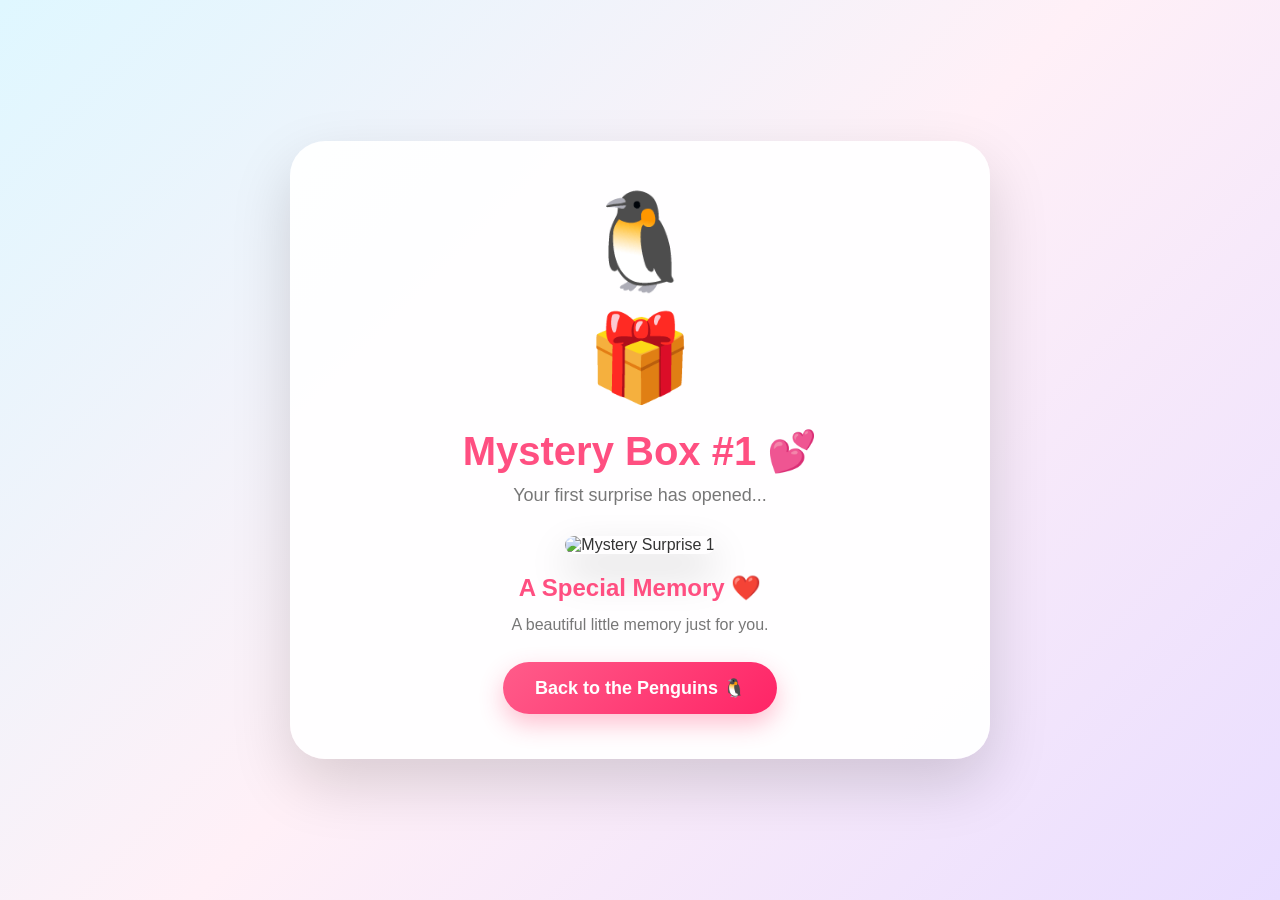
==== box1.html @ 15c46f5c "Add files via upload" ====
<!DOCTYPE html>
<html lang="en">

<head>

    <meta charset="UTF-8">

    <meta
        name="viewport"
        content="width=device-width, initial-scale=1.0"
    >

    <title>Mystery Box 1 🎁</title>

    <link rel="stylesheet" href="./style.css">

</head>

<body class="box-page">


    <div class="box-surprise">

        <div class="big-penguin">
            🐧
        </div>


        <div class="big-box">
            🎁
        </div>


        <h1>
            Mystery Box #1 💕
        </h1>


        <p>
            Your first surprise has opened...
        </p>


        <div class="surprise-photo">

            <img
                src="./images/mystery1.jpg"
                alt="Mystery Surprise 1"
            >


            <h2>
                A Special Memory ❤️
            </h2>


            <p>
                A beautiful little memory
                just for you.
            </p>

        </div>


        <a
            href="./mystery.html"
            class="main-button"
        >
            Back to the Penguins 🐧
        </a>

    </div>


    <script src="./script.js"></script>

</body>

</html>
---- style.css ----
/* =========================================================
   BIRTHDAY SURPRISE
   FRESH STYLE.CSS
========================================================= */


/* =========================================================
   RESET
========================================================= */

* {
    margin: 0;
    padding: 0;
    box-sizing: border-box;
}

html {
    scroll-behavior: smooth;
}

body {
    min-height: 100vh;
    font-family:
        "Trebuchet MS",
        Arial,
        sans-serif;

    color: #333;

    overflow-x: hidden;
}


/* =========================================================
   COMMON
========================================================= */

.container {
    width: 94%;
    max-width: 1150px;

    margin: 0 auto;

    padding:
        55px 20px;

    text-align: center;
}

.container h1 {
    color: #ff4f81;

    font-size: 45px;

    margin-bottom: 15px;

    animation:
        titleAppear 1s ease;
}

.subtitle {
    color: #777;

    font-size: 19px;

    line-height: 1.7;

    margin-bottom: 50px;
}


/* =========================================================
   BUTTON
========================================================= */

.main-button {
    display: inline-block;

    margin-top: 25px;

    padding:
        15px 32px;

    border-radius: 50px;

    background:
        linear-gradient(
            135deg,
            #ff5c8a,
            #ff2466
        );

    color: #fff;

    text-decoration: none;

    font-size: 18px;

    font-weight: bold;

    box-shadow:
        0 10px 25px
        rgba(255, 50, 100, 0.3);

    transition:
        transform 0.3s ease,
        box-shadow 0.3s ease;
}

.main-button:hover {
    transform:
        translateY(-5px)
        scale(1.04);

    box-shadow:
        0 15px 35px
        rgba(255, 50, 100, 0.4);
}

.main-button:active {
    transform:
        scale(0.95);
}


/* =========================================================
   MUSIC BUTTON
========================================================= */

.music-button {
    position: fixed;

    right: 20px;
    bottom: 20px;

    width: 58px;
    height: 58px;

    border: none;

    border-radius: 50%;

    background:
        linear-gradient(
            135deg,
            #ff5c8a,
            #ff2466
        );

    color: white;

    font-size: 25px;

    cursor: pointer;

    z-index: 99999;

    box-shadow:
        0 8px 25px
        rgba(255, 50, 100, 0.35);

    transition:
        transform 0.3s ease;
}

.music-button:hover {
    transform:
        scale(1.12);
}

.music-button:active {
    transform:
        scale(0.92);
}

.music-button.playing {
    animation:
        musicPulse 1.5s
        infinite;
}


/* =========================================================
   HOME PAGE
========================================================= */

.home-page {
    min-height: 100vh;

    display: flex;

    justify-content: center;
    align-items: center;

    padding: 25px;

    text-align: center;

    background:
        radial-gradient(
            circle at top left,
            #fff,
            transparent 35%
        ),

        linear-gradient(
            135deg,
            #ffd1df,
            #fff0f6,
            #ffc8da
        );
}

.welcome-box {
    width: 95%;
    max-width: 630px;

    padding:
        55px 30px;

    background:
        rgba(
            255,
            255,
            255,
            0.96
        );

    border-radius: 40px;

    box-shadow:
        0 25px 70px
        rgba(0, 0, 0, 0.15);

    animation:
        fadeUp 1s ease;
}

.big-gift {
    font-size: 105px;

    margin-bottom: 15px;

    animation:
        giftFloat 2s
        infinite
        ease-in-out;
}

.welcome-box h1 {
    color: #ff477b;

    font-size: 43px;

    margin-bottom: 18px;
}

.welcome-box p {
    font-size: 19px;

    line-height: 1.7;
}

.small-text {
    color: #999;

    margin-top: 10px;
}


/* =========================================================
   MYSTERY PAGE
========================================================= */

.mystery-page {
    min-height: 100vh;

    background:
        radial-gradient(
            circle at top,
            #fff,
            transparent 40%
        ),

        linear-gradient(
            135deg,
            #dff7ff,
            #fff0f7,
            #e8ddff
        );
}

.penguin-container {
    display: flex;

    justify-content: center;

    align-items: flex-start;

    flex-wrap: wrap;

    gap: 35px;
}

.mystery-card {
    width: 290px;

    padding:
        30px 20px;

    background:
        rgba(
            255,
            255,
            255,
            0.96
        );

    border-radius: 30px;

    box-shadow:
        0 18px 45px
        rgba(0, 0, 0, 0.12);

    transition:
        transform 0.35s ease,
        box-shadow 0.35s ease;

    animation:
        cardAppear 0.8s ease;
}

.mystery-card:nth-child(2) {
    animation-delay: 0.15s;
}

.mystery-card:nth-child(3) {
    animation-delay: 0.3s;
}

.mystery-card:hover {
    transform:
        translateY(-12px);

    box-shadow:
        0 25px 55px
        rgba(0, 0, 0, 0.18);
}

.mystery-card h2 {
    color: #ff4f81;

    font-size: 22px;

    margin-top: 8px;
}

.mystery-card p {
    color: #777;

    margin-top: 8px;

    line-height: 1.5;
}


/* =========================================================
   PENGUIN
========================================================= */

.cute-penguin {
    width: 170px;
    height: 190px;

    margin:
        0 auto 5px;

    position: relative;

    animation:
        penguinFloat 2.5s
        infinite
        ease-in-out;
}

.penguin-body {
    position: absolute;

    width: 120px;
    height: 150px;

    left: 25px;
    top: 20px;

    border-radius:
        55% 55% 48% 48%;

    background:
        linear-gradient(
            145deg,
            #3c4d55,
            #111b20
        );

    box-shadow:
        inset -10px -10px 18px
        rgba(0, 0, 0, 0.2),

        0 12px 25px
        rgba(0, 0, 0, 0.15);
}


/* Penguin face */

.penguin-body::after {
    content: "";

    position: absolute;

    width: 85px;
    height: 82px;

    left: 18px;
    top: 30px;

    border-radius: 50%;

    background: white;
}


/* Penguin wing */

.penguin-body::before {
    content: "";

    position: absolute;

    width: 45px;
    height: 95px;

    left: -28px;
    top: 48px;

    border-radius: 50%;

    background: #202d32;

    transform:
        rotate(20deg);
}


/* Eyes */

.penguin-eye {
    position: absolute;

    z-index: 10;

    width: 14px;
    height: 14px;

    top: 48px;

    background: white;

    border-radius: 50%;
}

.penguin-eye::after {
    content: "";

    position: absolute;

    width: 6px;
    height: 6px;

    left: 4px;
    top: 4px;

    background: #111;

    border-radius: 50%;
}

.left-eye {
    left: 45px;
}

.right-eye {
    right: 45px;
}


/* Beak */

.penguin-beak {
    position: absolute;

    z-index: 11;

    left: 50%;
    top: 65px;

    transform:
        translateX(-50%);

    width: 0;
    height: 0;

    border-left:
        11px solid transparent;

    border-right:
        11px solid transparent;

    border-top:
        17px solid #ffae22;
}


/* Belly */

.penguin-belly {
    position: absolute;

    z-index: 3;

    width: 85px;
    height: 95px;

    left: 18px;
    top: 70px;

    background: white;

    border-radius:
        50% 50% 45% 45%;
}


/* Feet */

.penguin-foot {
    position: absolute;

    z-index: 12;

    bottom: -9px;

    width: 43px;
    height: 18px;

    background: #ffae22;

    border-radius: 50%;
}

.left-foot {
    left: 10px;

    transform:
        rotate(-8deg);
}

.right-foot {
    right: 10px;

    transform:
        rotate(8deg);
}


/* =========================================================
   GIFT BOX
========================================================= */

.box-link {
    display: block;

    text-decoration: none;
}

.cute-gift {
    width: 110px;
    height: 100px;

    position: relative;

    margin:
        0 auto 15px;

    cursor: pointer;

    transition:
        transform 0.3s ease;
}

.box-link:hover .cute-gift {
    animation:
        giftWiggle 0.55s ease;

    transform:
        scale(1.1);
}


/* Gift body */

.gift-body {
    position: absolute;

    left: 8px;
    bottom: 0;

    width: 94px;
    height: 68px;

    border-radius: 6px;

    background:
        linear-gradient(
            135deg,
            #ff5b88,
            #ff245f
        );

    box-shadow:
        0 8px 15px
        rgba(0, 0, 0, 0.15);
}


/* Lid */

.gift-lid {
    position: absolute;

    z-index: 3;

    left: 2px;
    top: 12px;

    width: 106px;
    height: 23px;

    border-radius: 6px;

    background: #ff245f;
}


/* Ribbon */

.gift-ribbon {
    position: absolute;

    z-index: 5;

    left: 47px;
    top: 10px;

    width: 17px;
    height: 90px;

    background: #ffd166;
}


/* Pink */

.pink-gift .gift-body {
    background:
        linear-gradient(
            135deg,
            #ff91aa,
            #ff4f81
        );
}

.pink-gift .gift-lid {
    background: #ff4f81;
}


/* Purple */

.purple-gift .gift-body {
    background:
        linear-gradient(
            135deg,
            #b39cff,
            #7739e6
        );
}

.purple-gift .gift-lid {
    background: #7739e6;
}


/* =========================================================
   BOX PAGES
========================================================= */

.box-page {
    min-height: 100vh;

    display: flex;

    justify-content: center;
    align-items: center;

    padding: 30px;

    text-align: center;

    background:
        linear-gradient(
            135deg,
            #dff7ff,
            #fff0f7,
            #e9ddff
        );
}

.box-surprise {
    width: 95%;

    max-width: 700px;

    padding:
        45px 30px;

    background:
        rgba(
            255,
            255,
            255,
            0.96
        );

    border-radius: 35px;

    box-shadow:
        0 25px 60px
        rgba(0, 0, 0, 0.15);

    animation:
        fadeUp 1s ease;
}

.big-penguin {
    font-size: 95px;

    animation:
        penguinBounce 1.8s
        infinite
        ease-in-out;
}

.big-box {
    font-size: 85px;

    margin:
        10px 0;

    animation:
        boxOpening 1.3s
        ease-in-out;
}

.box-surprise h1 {
    color: #ff4f81;

    font-size: 40px;

    margin:
        20px 0 10px;
}

.box-surprise > p {
    color: #777;

    font-size: 18px;
}


/* =========================================================
   SURPRISE PHOTO
========================================================= */

.surprise-photo {
    margin-top: 30px;

    animation:
        photoReveal 1s ease;
}

.surprise-photo img {
    width: 100%;

    max-width: 520px;

    height: 360px;

    object-fit: cover;

    border-radius: 25px;

    box-shadow:
        0 18px 40px
        rgba(0, 0, 0, 0.18);
}

.surprise-photo h2 {
    color: #ff4f81;

    margin-top: 20px;
}

.surprise-photo p {
    color: #777;

    line-height: 1.6;

    margin-top: 10px;
}


/* =========================================================
   MEMORIES
========================================================= */

.memories-page {
    min-height: 100vh;

    background:
        linear-gradient(
            135deg,
            #fff0f6,
            #fff8df,
            #ffe4ee
        );
}

.memory-container {
    display: grid;

    grid-template-columns:
        repeat(3, 1fr);

    gap: 30px;
}

.memory-card {
    background: white;

    padding: 15px;

    border-radius: 25px;

    box-shadow:
        0 18px 45px
        rgba(0, 0, 0, 0.12);

    transition:
        transform 0.3s ease,
        box-shadow 0.3s ease;

    animation:
        memoryAppear 1s ease;
}

.memory-card:hover {
    transform:
        translateY(-10px)
        rotate(1deg);

    box-shadow:
        0 25px 50px
        rgba(0, 0, 0, 0.17);
}

.memory-card img {
    display: block;

    width: 100%;

    height: 300px;

    object-fit: cover;

    border-radius: 18px;
}

.memory-card h2 {
    color: #ff4f81;

    margin-top: 15px;
}

.memory-card p {
    color: #777;

    line-height: 1.5;

    margin-top: 8px;
}


/* =========================================================
   FINAL PAGE
========================================================= */

.final-page {
    min-height: 100vh;

    display: flex;

    justify-content: center;
    align-items: center;

    padding: 30px;

    text-align: center;

    background:
        radial-gradient(
            circle at top,
            #fff,
            transparent 40%
        ),

        linear-gradient(
            135deg,
            #ffb5c8,
            #ffd8e6,
            #ffe9f0
        );
}

.final-content {
    width: 95%;

    max-width: 720px;

    padding:
        50px 35px;

    background:
        rgba(
            255,
            255,
            255,
            0.95
        );

    border-radius: 40px;

    box-shadow:
        0 25px 70px
        rgba(0, 0, 0, 0.17);

    animation:
        fadeUp 1.2s ease;
}

.cake {
    font-size: 105px;

    animation:
        cakeBounce 2s
        infinite;
}

.final-content h1 {
    color: #ff3e75;

    font-size: 48px;

    margin:
        20px 0;
}

.final-content h2 {
    color: #555;

    margin-bottom: 25px;
}

.final-message {
    color: #555;

    font-size: 19px;

    line-height: 1.8;
}

.love {
    font-size: 32px;

    margin:
        25px 0;
}

.signature {
    color: #ff4f81;

    font-size: 20px;

    font-weight: bold;
}


/* =========================================================
   FLOATING HEARTS
========================================================= */

.floating-heart {
    position: fixed;

    bottom: -40px;

    pointer-events: none;

    z-index: 9998;

    animation:
        heartFloat 5s
        linear forwards;
}


/* =========================================================
   ANIMATIONS
========================================================= */

@keyframes fadeUp {

    from {
        opacity: 0;

        transform:
            translateY(35px);
    }

    to {
        opacity: 1;

        transform:
            translateY(0);
    }
}


@keyframes titleAppear {

    from {
        opacity: 0;

        transform:
            translateY(-20px);
    }

    to {
        opacity: 1;

        transform:
            translateY(0);
    }
}


@keyframes cardAppear {

    from {
        opacity: 0;

        transform:
            translateY(50px);
    }

    to {
        opacity: 1;

        transform:
            translateY(0);
    }
}


@keyframes giftFloat {

    0%,
    100% {
        transform:
            translateY(0)
            rotate(0deg);
    }

    50% {
        transform:
            translateY(-15px)
            rotate(4deg);
    }
}


@keyframes penguinFloat {

    0%,
    100% {
        transform:
            translateY(0)
            rotate(0deg);
    }

    25% {
        transform:
            translateY(-7px)
            rotate(-3deg);
    }

    75% {
        transform:
            translateY(-5px)
            rotate(3deg);
    }
}


@keyframes penguinBounce {

    0%,
    100% {
        transform:
            translateY(0);
    }

    50% {
        transform:
            translateY(-15px);
    }
}


@keyframes giftWiggle {

    0% {
        transform:
            rotate(0deg);
    }

    25% {
        transform:
            rotate(-8deg);
    }

    50% {
        transform:
            rotate(8deg);
    }

    75% {
        transform:
            rotate(-5deg);
    }

    100% {
        transform:
            rotate(0deg);
    }
}


@keyframes boxOpening {

    0% {
        transform:
            scale(1);
    }

    30% {
        transform:
            scale(1.15)
            rotate(-6deg);
    }

    60% {
        transform:
            scale(1.2)
            rotate(6deg);
    }

    100% {
        transform:
            scale(1);
    }
}


@keyframes photoReveal {

    from {
        opacity: 0;

        transform:
            scale(0.7)
            rotate(-3deg);
    }

    to {
        opacity: 1;

        transform:
            scale(1)
            rotate(0);
    }
}


@keyframes memoryAppear {

    from {
        opacity: 0;

        transform:
            translateY(50px);
    }

    to {
        opacity: 1;

        transform:
            translateY(0);
    }
}


@keyframes cakeBounce {

    0%,
    100% {
        transform:
            translateY(0);
    }

    50% {
        transform:
            translateY(-15px);
    }
}


@keyframes musicPulse {

    0%,
    100% {
        box-shadow:
            0 8px 25px
            rgba(255, 50, 100, 0.35);
    }

    50% {
        box-shadow:
            0 8px 38px
            rgba(255, 50, 100, 0.75);
    }
}


@keyframes heartFloat {

    0% {
        opacity: 0;

        transform:
            translateY(0)
            scale(0.7)
            rotate(0deg);
    }

    10% {
        opacity: 1;
    }

    100% {
        opacity: 0;

        transform:
            translateY(-110vh)
            scale(1.3)
            rotate(25deg);
    }
}


/* =========================================================
   GIFT CLICKED
========================================================= */

.gift-clicked {
    animation:
        giftClicked 0.5s ease !important;
}

@keyframes giftClicked {

    0% {
        transform:
            scale(1)
            rotate(0);
    }

    30% {
        transform:
            scale(1.25)
            rotate(-8deg);
    }

    60% {
        transform:
            scale(1.2)
            rotate(8deg);
    }

    100% {
        transform:
            scale(1)
            rotate(0);
    }
}


/* =========================================================
   TABLET
========================================================= */

@media (max-width: 850px) {

    .container h1 {
        font-size: 37px;
    }

    .penguin-container {
        flex-direction: column;

        align-items: center;
    }

    .mystery-card {
        width: 90%;

        max-width: 350px;
    }

    .memory-container {
        grid-template-columns: 1fr;
    }

}


/* =========================================================
   MOBILE
========================================================= */

@media (max-width: 600px) {

    .container {
        padding:
            40px 15px;
    }

    .container h1 {
        font-size: 30px;
    }

    .subtitle {
        font-size: 17px;

        margin-bottom: 35px;
    }


    .welcome-box {
        padding:
            40px 20px;
    }

    .welcome-box h1 {
        font-size: 32px;
    }

    .welcome-box p {
        font-size: 17px;
    }

    .big-gift {
        font-size: 80px;
    }


    .music-button {
        width: 52px;
        height: 52px;

        right: 15px;
        bottom: 15px;

        font-size: 22px;
    }


    .box-surprise {
        padding:
            35px 20px;
    }

    .box-surprise h1 {
        font-size: 30px;
    }

    .big-penguin {
        font-size: 75px;
    }

    .big-box {
        font-size: 65px;
    }


    .surprise-photo img {
        height: 280px;
    }


    .memory-card img {
        height: 300px;
    }


    .final-content {
        padding:
            40px 20px;
    }

    .cake {
        font-size: 80px;
    }

    .final-content h1 {
        font-size: 35px;
    }

    .final-content h2 {
        font-size: 21px;
    }

    .final-message {
        font-size: 17px;
    }

}


/* =========================================================
   SMALL PHONES
========================================================= */

@media (max-width: 380px) {

    .container h1 {
        font-size: 27px;
    }

    .welcome-box h1 {
        font-size: 28px;
    }

    .mystery-card {
        width: 95%;
    }

    .surprise-photo img {
        height: 240px;
    }

    .final-content h1 {
        font-size: 30px;
    }

}
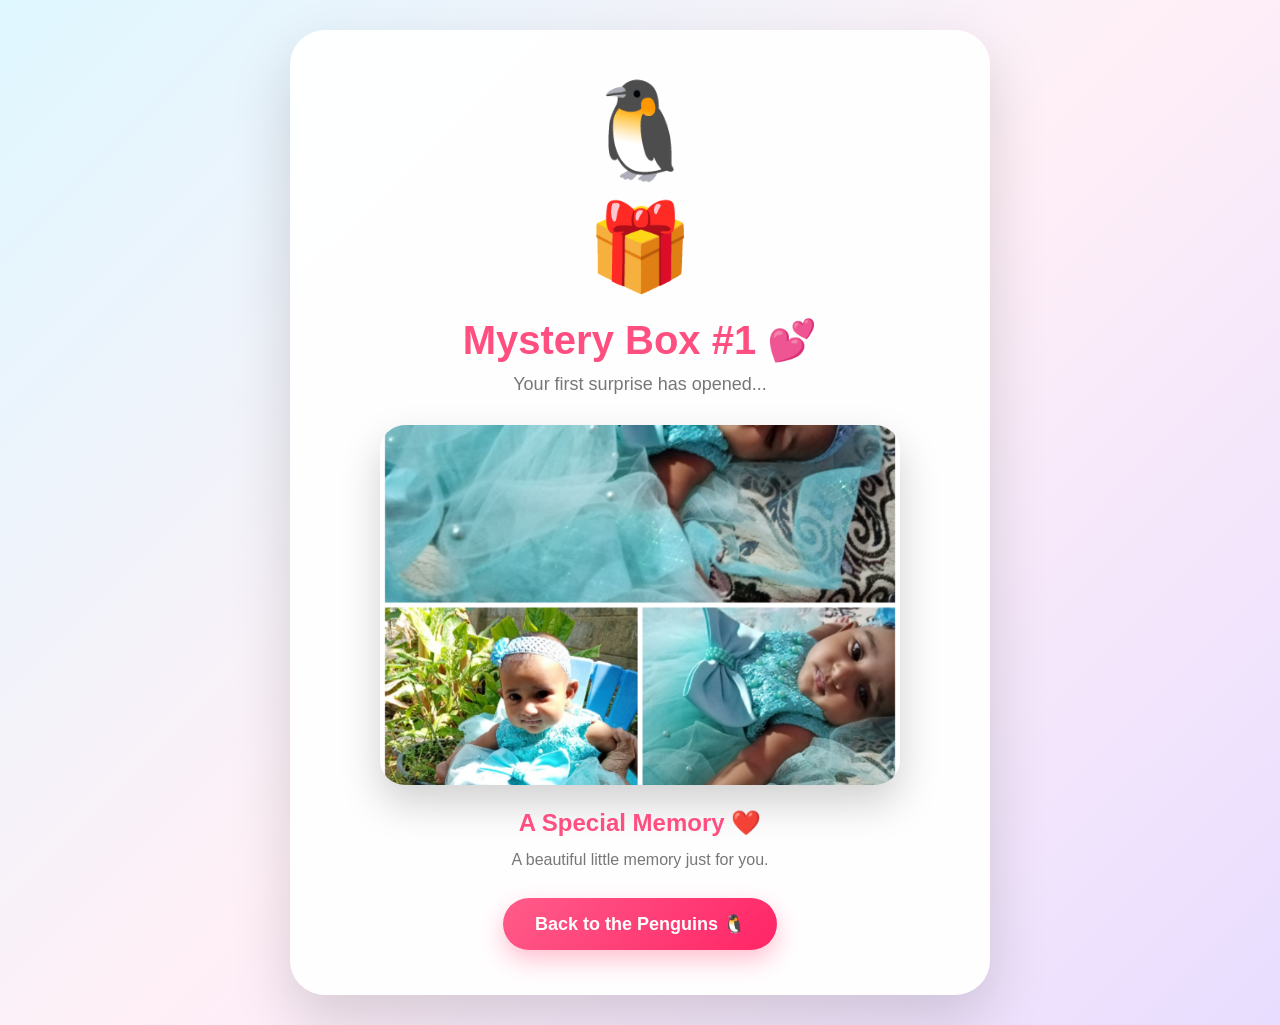
==== commit 5046df12: "Update box1.html" ====
--- a/box1.html
+++ b/box1.html
@@ -44,7 +44,7 @@
         <div class="surprise-photo">
 
             <img
-                src="./images/mystery1.jpg"
+                src="./mystery1.jpg"
                 alt="Mystery Surprise 1"
             >
 
@@ -76,4 +76,4 @@
 
 </body>
 
-</html>+</html>
